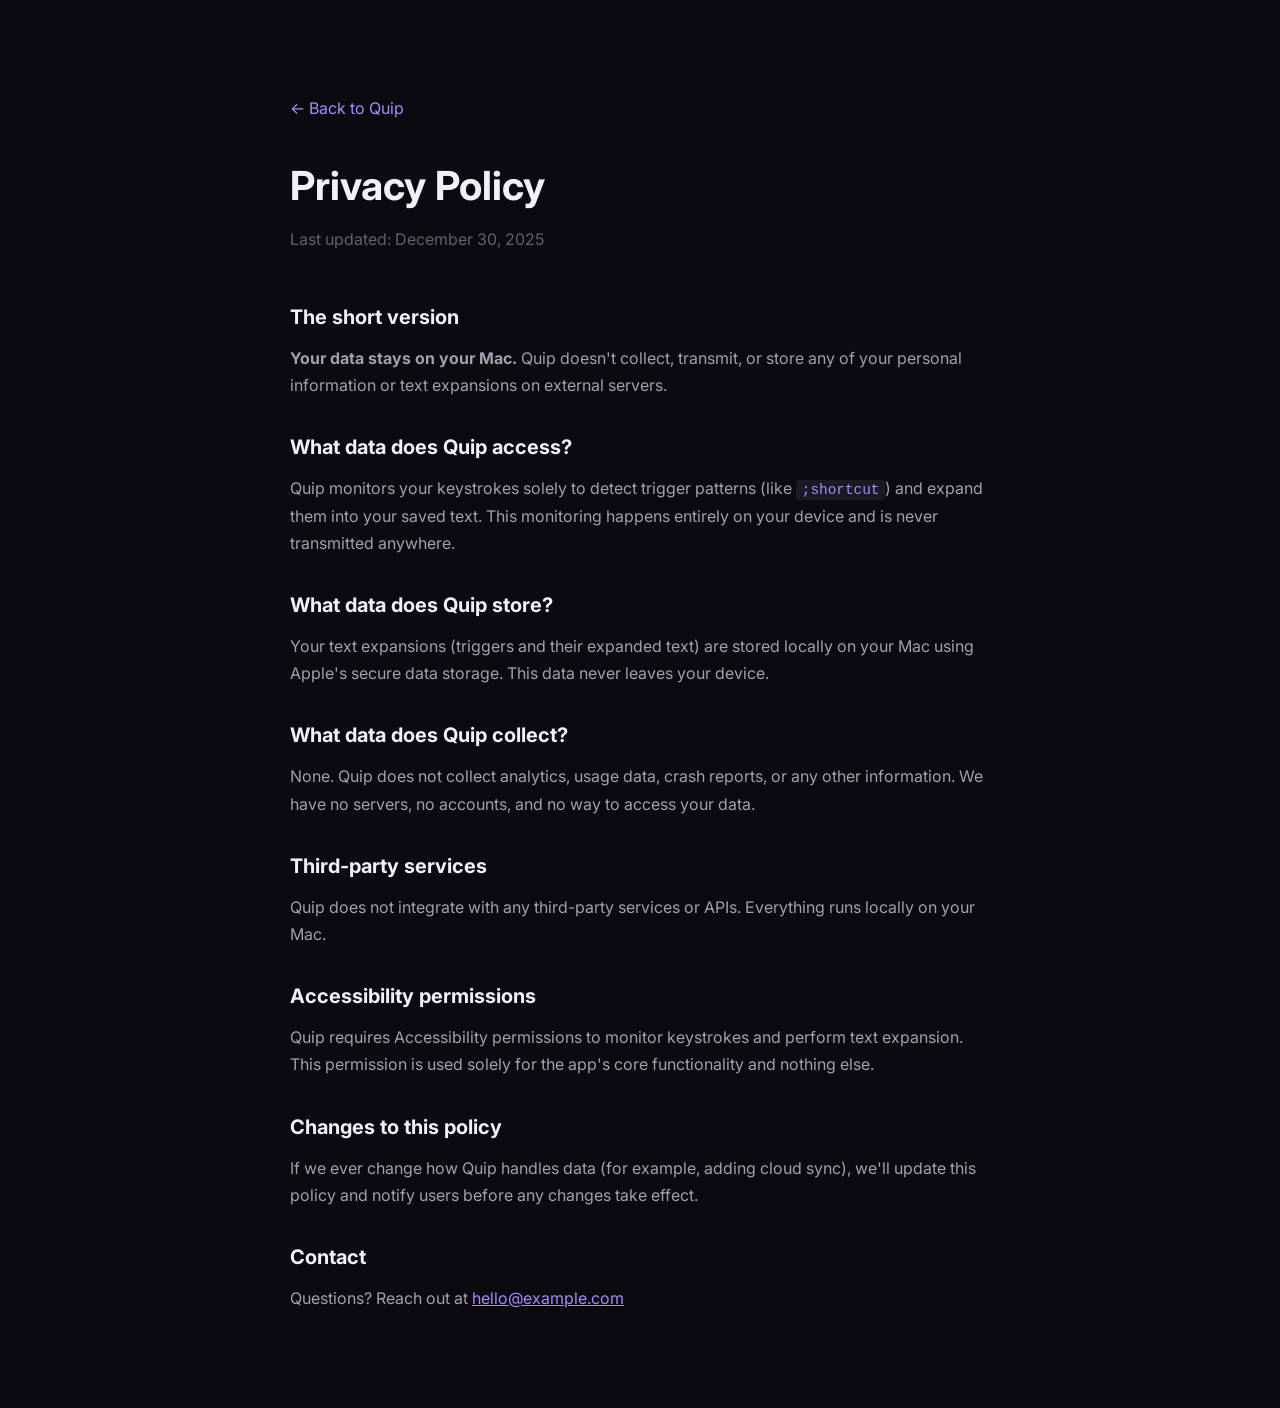
==== docs/privacy.html @ 0dc1773a "Add Quip landing page website - Hero with animated typing demo - Examples showcasing text expansion " ====
<!DOCTYPE html>
<html lang="en">
<head>
    <meta charset="UTF-8">
    <meta name="viewport" content="width=device-width, initial-scale=1.0">
    <title>Privacy Policy - Quip</title>
    <link rel="preconnect" href="https://fonts.googleapis.com">
    <link rel="preconnect" href="https://fonts.gstatic.com" crossorigin>
    <link href="https://fonts.googleapis.com/css2?family=Inter:wght@400;500;600;700&display=swap" rel="stylesheet">
    <link rel="stylesheet" href="styles.css">
    <style>
        .privacy-page {
            min-height: 100vh;
            padding: 2rem;
        }
        .privacy-content {
            max-width: 700px;
            margin: 4rem auto;
        }
        .privacy-content h1 {
            font-size: 2.5rem;
            margin-bottom: 0.5rem;
        }
        .privacy-content .updated {
            color: var(--text-muted);
            margin-bottom: 3rem;
        }
        .privacy-content h2 {
            font-size: 1.25rem;
            margin-top: 2rem;
            margin-bottom: 0.75rem;
        }
        .privacy-content p {
            color: var(--text-secondary);
            line-height: 1.7;
            margin-bottom: 1rem;
        }
        .privacy-content a {
            color: var(--accent-light);
        }
        .back-link {
            display: inline-block;
            margin-bottom: 2rem;
            color: var(--text-muted);
            text-decoration: none;
        }
        .back-link:hover {
            color: var(--text-primary);
        }
    </style>
</head>
<body>
    <div class="privacy-page">
        <div class="privacy-content">
            <a href="index.html" class="back-link">&larr; Back to Quip</a>

            <h1>Privacy Policy</h1>
            <p class="updated">Last updated: December 30, 2025</p>

            <h2>The short version</h2>
            <p><strong>Your data stays on your Mac.</strong> Quip doesn't collect, transmit, or store any of your personal information or text expansions on external servers.</p>

            <h2>What data does Quip access?</h2>
            <p>Quip monitors your keystrokes solely to detect trigger patterns (like <code>;shortcut</code>) and expand them into your saved text. This monitoring happens entirely on your device and is never transmitted anywhere.</p>

            <h2>What data does Quip store?</h2>
            <p>Your text expansions (triggers and their expanded text) are stored locally on your Mac using Apple's secure data storage. This data never leaves your device.</p>

            <h2>What data does Quip collect?</h2>
            <p>None. Quip does not collect analytics, usage data, crash reports, or any other information. We have no servers, no accounts, and no way to access your data.</p>

            <h2>Third-party services</h2>
            <p>Quip does not integrate with any third-party services or APIs. Everything runs locally on your Mac.</p>

            <h2>Accessibility permissions</h2>
            <p>Quip requires Accessibility permissions to monitor keystrokes and perform text expansion. This permission is used solely for the app's core functionality and nothing else.</p>

            <h2>Changes to this policy</h2>
            <p>If we ever change how Quip handles data (for example, adding cloud sync), we'll update this policy and notify users before any changes take effect.</p>

            <h2>Contact</h2>
            <p>Questions? Reach out at <a href="mailto:hello@example.com">hello@example.com</a></p>
        </div>
    </div>
</body>
</html>
---- docs/styles.css ----
/* Reset & Base */
*, *::before, *::after {
    box-sizing: border-box;
    margin: 0;
    padding: 0;
}

:root {
    --bg-primary: #0a0a0f;
    --bg-secondary: #12121a;
    --bg-tertiary: #1a1a25;
    --text-primary: #f0f0f5;
    --text-secondary: #a0a0b0;
    --text-muted: #606070;
    --accent: #7c3aed;
    --accent-light: #a78bfa;
    --accent-glow: rgba(124, 58, 237, 0.3);
    --border: #2a2a35;
    --success: #22c55e;
}

html {
    scroll-behavior: smooth;
}

body {
    font-family: 'Inter', -apple-system, BlinkMacSystemFont, 'Segoe UI', Roboto, sans-serif;
    background-color: var(--bg-primary);
    color: var(--text-primary);
    line-height: 1.6;
    overflow-x: hidden;
}

code {
    font-family: 'JetBrains Mono', 'SF Mono', 'Fira Code', monospace;
    background: var(--bg-tertiary);
    padding: 0.15em 0.4em;
    border-radius: 4px;
    font-size: 0.9em;
    color: var(--accent-light);
}

/* Navigation */
.nav {
    display: flex;
    justify-content: space-between;
    align-items: center;
    padding: 1.5rem 2rem;
    max-width: 1200px;
    margin: 0 auto;
    position: relative;
    z-index: 1;
}

.logo {
    font-size: 2.5rem;
    font-weight: 700;
    color: var(--text-primary);
    letter-spacing: -0.02em;
}

/* Hero Section */
.hero {
    min-height: 100vh;
    display: flex;
    flex-direction: column;
    background: var(--bg-primary);
    position: relative;
    overflow: hidden;
}

.hero::before {
    content: '';
    position: absolute;
    top: -50%;
    left: -50%;
    width: 200%;
    height: 200%;
    background:
        radial-gradient(ellipse at 30% 20%, rgba(124, 58, 237, 0.15) 0%, transparent 50%),
        radial-gradient(ellipse at 70% 60%, rgba(88, 166, 255, 0.1) 0%, transparent 40%);
    animation: gradientMove 20s ease-in-out infinite;
    pointer-events: none;
}

@keyframes gradientMove {
    0%, 100% { transform: translate(0, 0) rotate(0deg); }
    33% { transform: translate(2%, 2%) rotate(1deg); }
    66% { transform: translate(-1%, 1%) rotate(-1deg); }
}

.hero-content {
    flex: 1;
    display: flex;
    flex-direction: column;
    align-items: center;
    justify-content: center;
    padding: 2rem;
    text-align: center;
    max-width: 900px;
    margin: 0 auto;
    position: relative;
    z-index: 1;
}

.hero-title {
    font-size: clamp(3rem, 10vw, 5.5rem);
    font-weight: 700;
    letter-spacing: -0.03em;
    margin-bottom: 1.5rem;
    color: var(--text-primary);
}

.hero-subtitle {
    font-size: clamp(1rem, 2vw, 1.125rem);
    color: var(--text-muted);
    max-width: 500px;
    margin-bottom: 3.5rem;
}

/* Demo Container */
.demo-container {
    width: 100%;
    max-width: 900px;
    margin-bottom: 3rem;
    position: relative;
    min-height: 120px;
    display: flex;
    align-items: center;
    justify-content: center;
}

.demo-glow {
    position: absolute;
    width: 100%;
    height: 100%;
    background: radial-gradient(ellipse at center, var(--accent-glow) 0%, transparent 70%);
    filter: blur(40px);
    opacity: 0.6;
    pointer-events: none;
}

.demo-text-wrapper {
    position: relative;
    z-index: 1;
    font-family: 'JetBrains Mono', monospace;
    font-size: clamp(1.5rem, 4vw, 2.25rem);
    text-align: center;
    line-height: 1.4;
    padding: 1rem 2rem;
}

#demo-text {
    white-space: pre-wrap;
    word-break: break-word;
}

.cursor {
    display: inline-block;
    width: 3px;
    height: 1.2em;
    background: var(--accent);
    margin-left: 2px;
    vertical-align: text-bottom;
    animation: blink 1s infinite;
}

@keyframes blink {
    0%, 50% { opacity: 1; }
    51%, 100% { opacity: 0; }
}

.intro-text {
    color: var(--text-primary);
    font-weight: 600;
}

.trigger-text {
    color: var(--accent-light);
}

.expansion-text {
    color: var(--text-primary);
}

.link-text {
    color: var(--accent-light);
    text-decoration: underline;
    text-underline-offset: 3px;
}

/* App Store Badge */
.cta-container {
    display: flex;
    justify-content: center;
}

.app-store-badge {
    display: flex;
    align-items: center;
    gap: 12px;
    padding: 12px 24px;
    background: var(--text-primary);
    color: var(--bg-primary);
    border-radius: 12px;
    text-decoration: none;
    transition: transform 0.2s, box-shadow 0.2s;
}

.app-store-badge:hover {
    transform: translateY(-2px);
    box-shadow: 0 10px 30px -10px rgba(255, 255, 255, 0.2);
}

.apple-icon {
    width: 32px;
    height: 32px;
}

.badge-text {
    display: flex;
    flex-direction: column;
    text-align: left;
}

.badge-small {
    font-size: 0.7rem;
    text-transform: uppercase;
    letter-spacing: 0.05em;
    opacity: 0.8;
}

.badge-large {
    font-size: 1.25rem;
    font-weight: 600;
    letter-spacing: -0.01em;
}

/* Section Styles */
section {
    padding: 6rem 2rem;
    max-width: 1200px;
    margin: 0 auto;
}

.section-title {
    font-size: clamp(1.75rem, 4vw, 2.5rem);
    font-weight: 700;
    text-align: center;
    margin-bottom: 1rem;
    letter-spacing: -0.02em;
}

.section-subtitle {
    text-align: center;
    color: var(--text-secondary);
    max-width: 600px;
    margin: 0 auto 3rem;
}

/* How It Works */
.how-it-works {
    background: var(--bg-secondary);
    border-radius: 24px;
    margin-left: auto;
    margin-right: auto;
    max-width: 1000px;
    width: calc(100% - 4rem);
}

.steps {
    display: grid;
    grid-template-columns: repeat(3, 1fr);
    gap: 2rem;
    margin-top: 3rem;
    padding: 0 1rem;
}

@media (max-width: 768px) {
    .steps {
        grid-template-columns: 1fr;
        gap: 2.5rem;
    }
}

.step {
    text-align: center;
    padding: 0.5rem;
}

.step-number {
    width: 48px;
    height: 48px;
    border-radius: 50%;
    background: var(--accent);
    color: white;
    display: flex;
    align-items: center;
    justify-content: center;
    font-weight: 700;
    font-size: 1.25rem;
    margin: 0 auto 1rem;
}

.step h3 {
    font-size: 1.25rem;
    margin-bottom: 0.5rem;
}

.step p {
    color: var(--text-secondary);
}

/* Features */
.features-grid {
    display: grid;
    grid-template-columns: repeat(auto-fit, minmax(300px, 1fr));
    gap: 1.5rem;
    margin-top: 3rem;
}

.feature {
    background: var(--bg-secondary);
    border: 1px solid var(--border);
    border-radius: 16px;
    padding: 2rem;
    transition: transform 0.2s, border-color 0.2s;
}

.feature:hover {
    transform: translateY(-4px);
    border-color: var(--accent);
}

.feature-icon {
    font-size: 2rem;
    margin-bottom: 1rem;
}

.feature h3 {
    font-size: 1.125rem;
    margin-bottom: 0.5rem;
}

.feature p {
    color: var(--text-secondary);
    font-size: 0.95rem;
}

/* Examples */
.examples .section-subtitle {
    margin-bottom: 3rem;
}

.example-category {
    margin-bottom: 3rem;
}

.example-category:last-child {
    margin-bottom: 0;
}

.category-title {
    font-size: 0.875rem;
    font-weight: 600;
    text-transform: uppercase;
    letter-spacing: 0.1em;
    color: var(--accent-light);
    margin-bottom: 1rem;
    padding-left: 0.5rem;
}

.examples-grid {
    display: grid;
    grid-template-columns: repeat(2, 1fr);
    gap: 1rem;
}

@media (max-width: 768px) {
    .examples-grid {
        grid-template-columns: 1fr;
    }
}

.example {
    display: flex;
    flex-direction: column;
    gap: 0.75rem;
    background: var(--bg-secondary);
    border: 1px solid var(--border);
    border-radius: 12px;
    padding: 1.25rem 1.5rem;
    transition: border-color 0.2s, transform 0.2s;
}

.example:hover {
    border-color: var(--accent);
    transform: translateY(-2px);
}

.example-trigger {
    font-family: 'JetBrains Mono', monospace;
    font-size: 1.125rem;
    font-weight: 500;
    color: var(--accent-light);
}

.example-expansion {
    color: var(--text-secondary);
    font-size: 0.95rem;
    line-height: 1.5;
}

/* Large examples - show the power */
.examples-list {
    display: flex;
    flex-direction: column;
    gap: 1rem;
}

.example-large {
    background: var(--bg-secondary);
    border: 1px solid var(--border);
    border-radius: 12px;
    padding: 1.5rem;
    transition: border-color 0.2s;
}

.example-large:hover {
    border-color: var(--accent);
}

.example-large .example-trigger {
    font-family: 'JetBrains Mono', monospace;
    font-size: 1.25rem;
    font-weight: 600;
    color: var(--accent-light);
    margin-bottom: 0.75rem;
}

.example-large .example-expansion {
    color: var(--text-primary);
    font-size: 1rem;
    line-height: 1.6;
    opacity: 0.85;
}

.example-large .example-expansion .link {
    color: var(--accent-light);
    text-decoration: underline;
    text-underline-offset: 2px;
}

/* Footer */
.footer {
    border-top: 1px solid var(--border);
    padding: 4rem 2rem;
    margin-top: 4rem;
}

.footer-content {
    max-width: 1200px;
    margin: 0 auto;
    text-align: center;
}

.footer-logo {
    font-size: 1.5rem;
    font-weight: 700;
    margin-bottom: 0.5rem;
}

.footer-tagline {
    color: var(--text-secondary);
    margin-bottom: 1rem;
}

.footer-links {
    margin-bottom: 1rem;
}

.footer-links a {
    color: var(--text-muted);
    text-decoration: none;
    font-size: 0.875rem;
}

.footer-links a:hover {
    color: var(--text-primary);
}

.footer-copyright {
    color: var(--text-muted);
    font-size: 0.875rem;
}

/* Responsive */
@media (max-width: 768px) {
    .nav {
        padding: 1rem;
    }

    .hero-content {
        padding: 1rem;
    }

    .demo-content {
        font-size: 1rem;
        padding: 1.5rem;
    }

    section {
        padding: 4rem 1rem;
    }

    .how-it-works {
        margin: 0 1rem;
        border-radius: 16px;
    }

    .example {
        flex-direction: column;
        text-align: center;
        gap: 0.5rem;
    }

    .example-arrow {
        transform: rotate(90deg);
    }
}
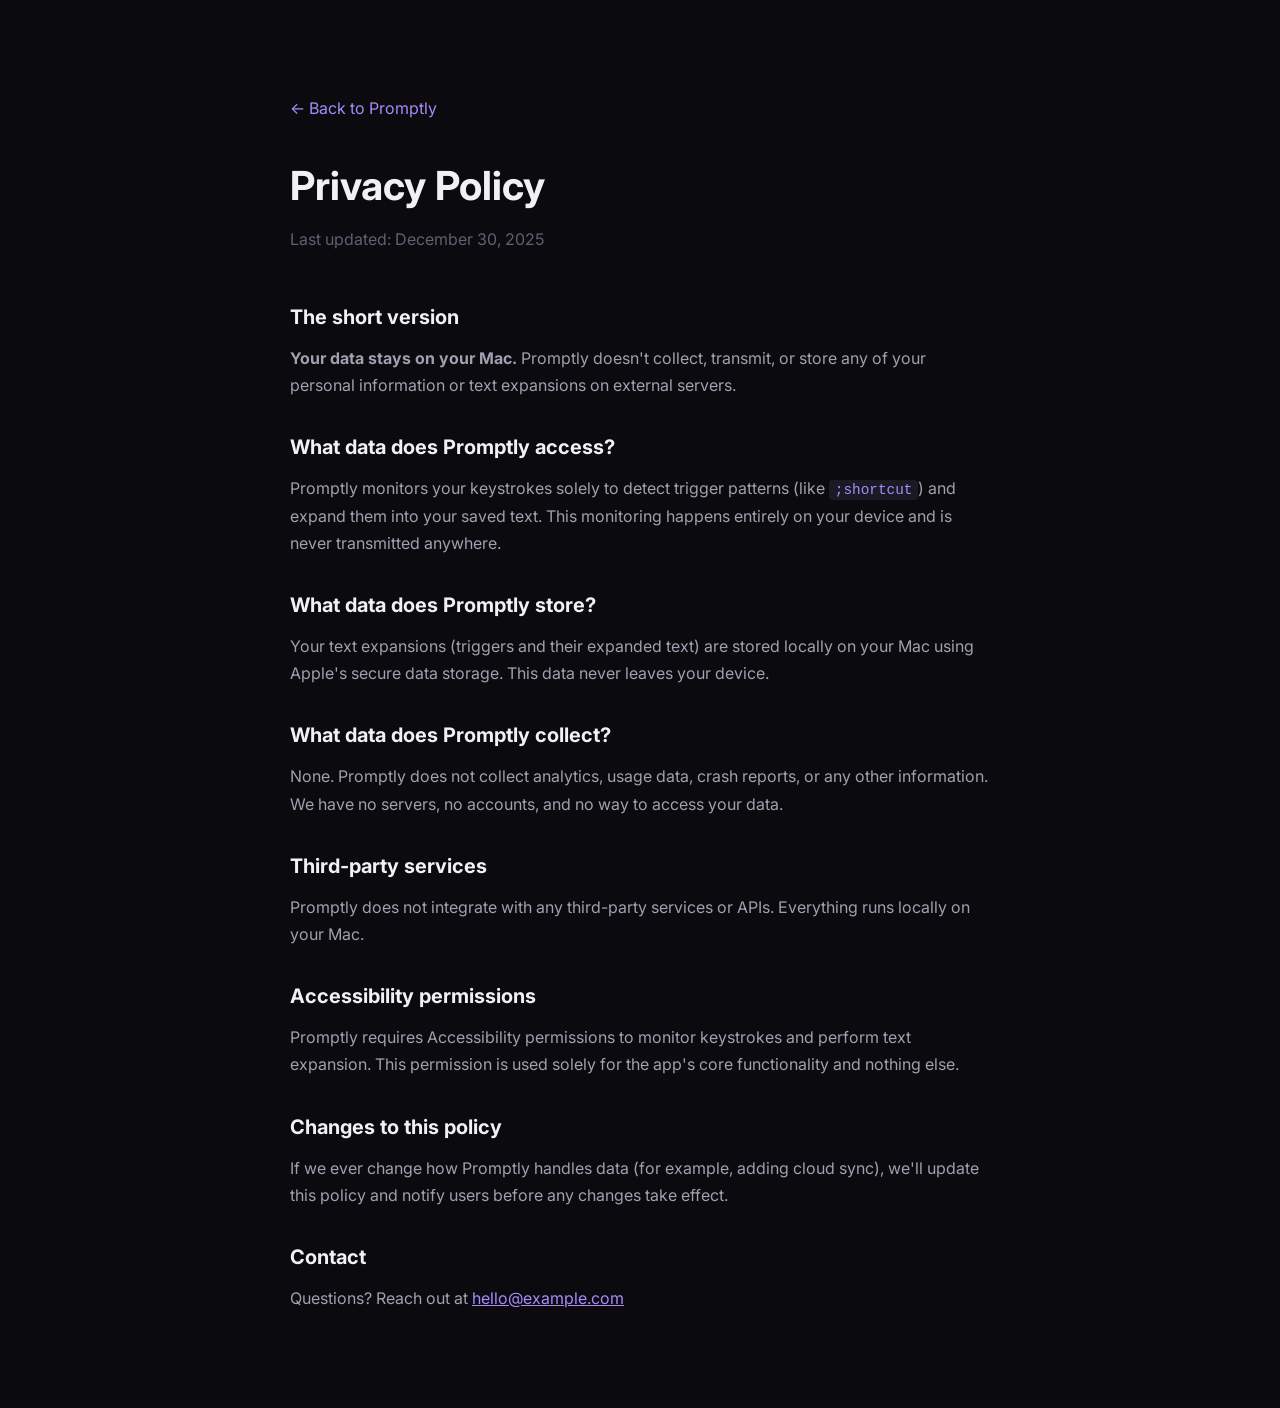
==== commit a0fbde7a: "Rename project from Quip to Promptly - Rename all folders: quip → Promptly, quipTests → PromptlyTest" ====
--- a/docs/privacy.html
+++ b/docs/privacy.html
@@ -3,7 +3,7 @@
 <head>
     <meta charset="UTF-8">
     <meta name="viewport" content="width=device-width, initial-scale=1.0">
-    <title>Privacy Policy - Quip</title>
+    <title>Privacy Policy - Promptly</title>
     <link rel="preconnect" href="https://fonts.googleapis.com">
     <link rel="preconnect" href="https://fonts.gstatic.com" crossorigin>
     <link href="https://fonts.googleapis.com/css2?family=Inter:wght@400;500;600;700&display=swap" rel="stylesheet">
@@ -52,31 +52,31 @@
 <body>
     <div class="privacy-page">
         <div class="privacy-content">
-            <a href="index.html" class="back-link">&larr; Back to Quip</a>
+            <a href="index.html" class="back-link">&larr; Back to Promptly</a>
 
             <h1>Privacy Policy</h1>
             <p class="updated">Last updated: December 30, 2025</p>
 
             <h2>The short version</h2>
-            <p><strong>Your data stays on your Mac.</strong> Quip doesn't collect, transmit, or store any of your personal information or text expansions on external servers.</p>
+            <p><strong>Your data stays on your Mac.</strong> Promptly doesn't collect, transmit, or store any of your personal information or text expansions on external servers.</p>
 
-            <h2>What data does Quip access?</h2>
-            <p>Quip monitors your keystrokes solely to detect trigger patterns (like <code>;shortcut</code>) and expand them into your saved text. This monitoring happens entirely on your device and is never transmitted anywhere.</p>
+            <h2>What data does Promptly access?</h2>
+            <p>Promptly monitors your keystrokes solely to detect trigger patterns (like <code>;shortcut</code>) and expand them into your saved text. This monitoring happens entirely on your device and is never transmitted anywhere.</p>
 
-            <h2>What data does Quip store?</h2>
+            <h2>What data does Promptly store?</h2>
             <p>Your text expansions (triggers and their expanded text) are stored locally on your Mac using Apple's secure data storage. This data never leaves your device.</p>
 
-            <h2>What data does Quip collect?</h2>
-            <p>None. Quip does not collect analytics, usage data, crash reports, or any other information. We have no servers, no accounts, and no way to access your data.</p>
+            <h2>What data does Promptly collect?</h2>
+            <p>None. Promptly does not collect analytics, usage data, crash reports, or any other information. We have no servers, no accounts, and no way to access your data.</p>
 
             <h2>Third-party services</h2>
-            <p>Quip does not integrate with any third-party services or APIs. Everything runs locally on your Mac.</p>
+            <p>Promptly does not integrate with any third-party services or APIs. Everything runs locally on your Mac.</p>
 
             <h2>Accessibility permissions</h2>
-            <p>Quip requires Accessibility permissions to monitor keystrokes and perform text expansion. This permission is used solely for the app's core functionality and nothing else.</p>
+            <p>Promptly requires Accessibility permissions to monitor keystrokes and perform text expansion. This permission is used solely for the app's core functionality and nothing else.</p>
 
             <h2>Changes to this policy</h2>
-            <p>If we ever change how Quip handles data (for example, adding cloud sync), we'll update this policy and notify users before any changes take effect.</p>
+            <p>If we ever change how Promptly handles data (for example, adding cloud sync), we'll update this policy and notify users before any changes take effect.</p>
 
             <h2>Contact</h2>
             <p>Questions? Reach out at <a href="mailto:hello@example.com">hello@example.com</a></p>
